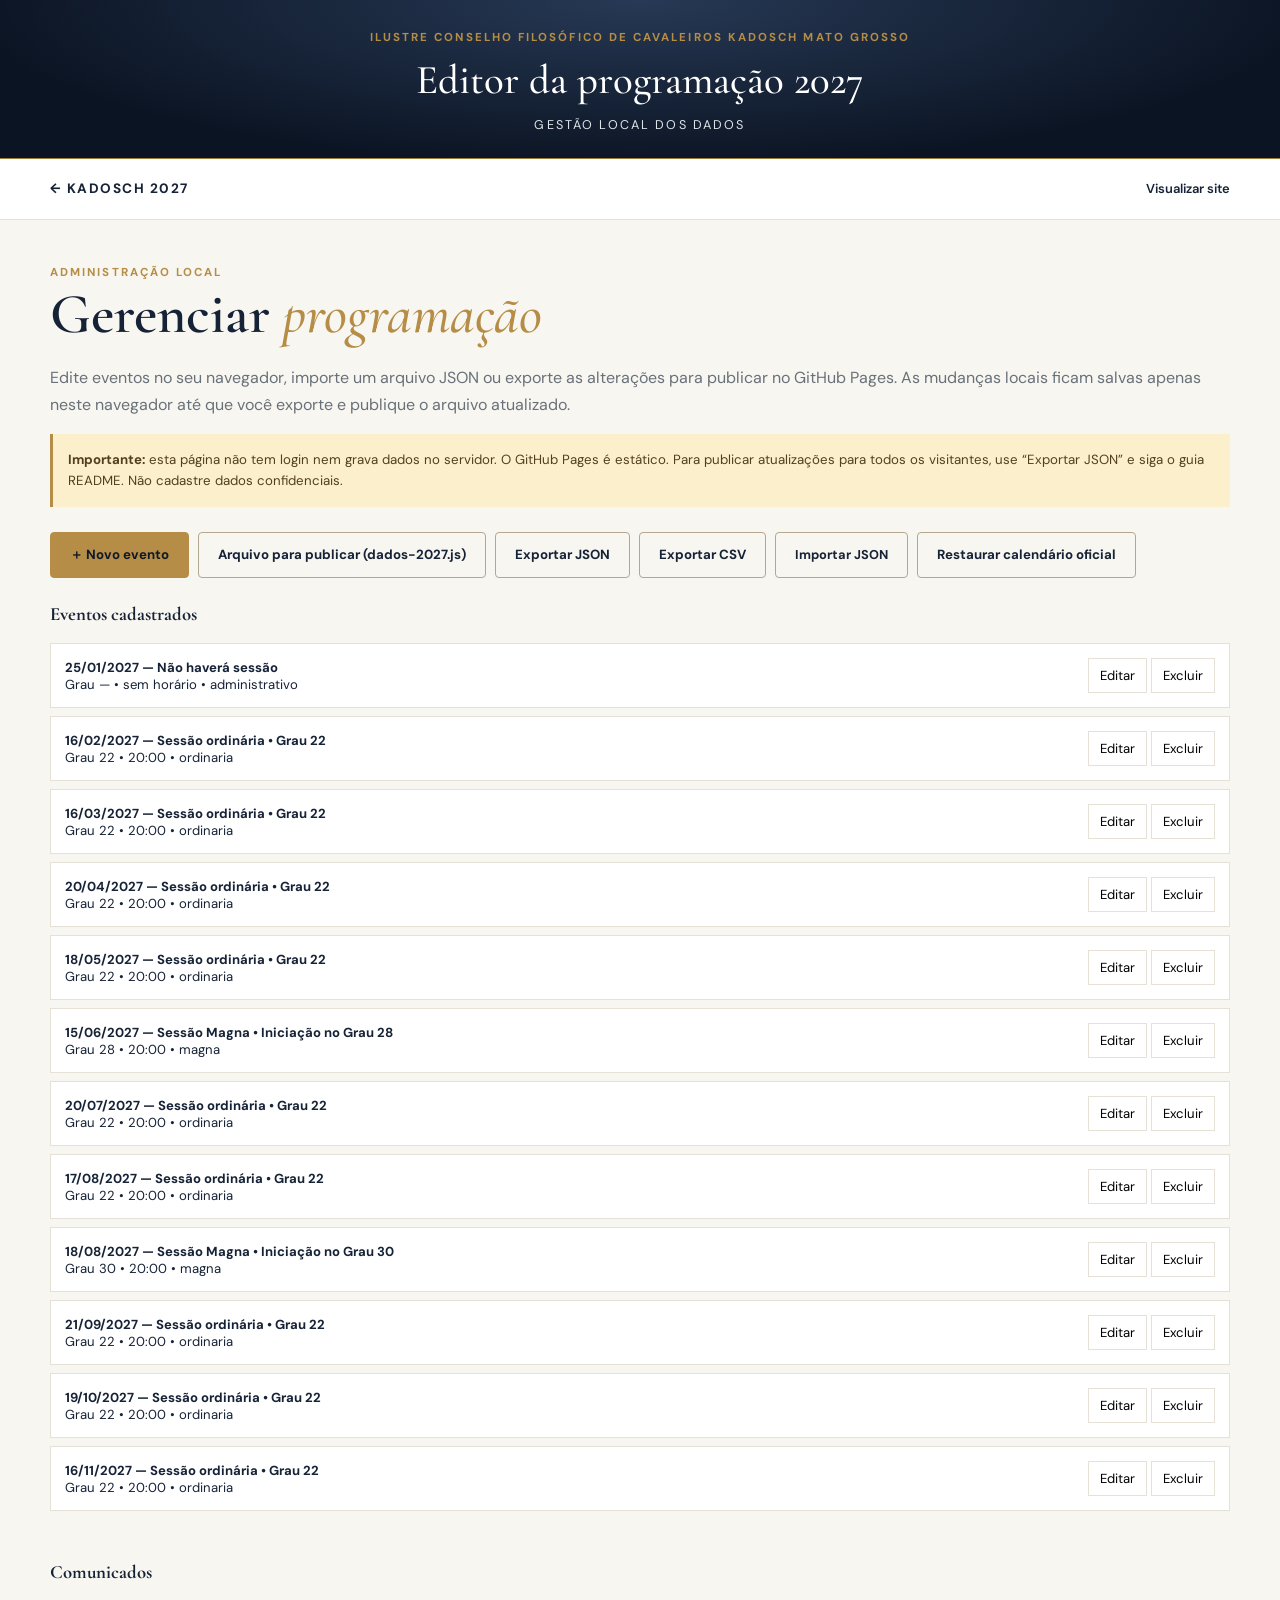
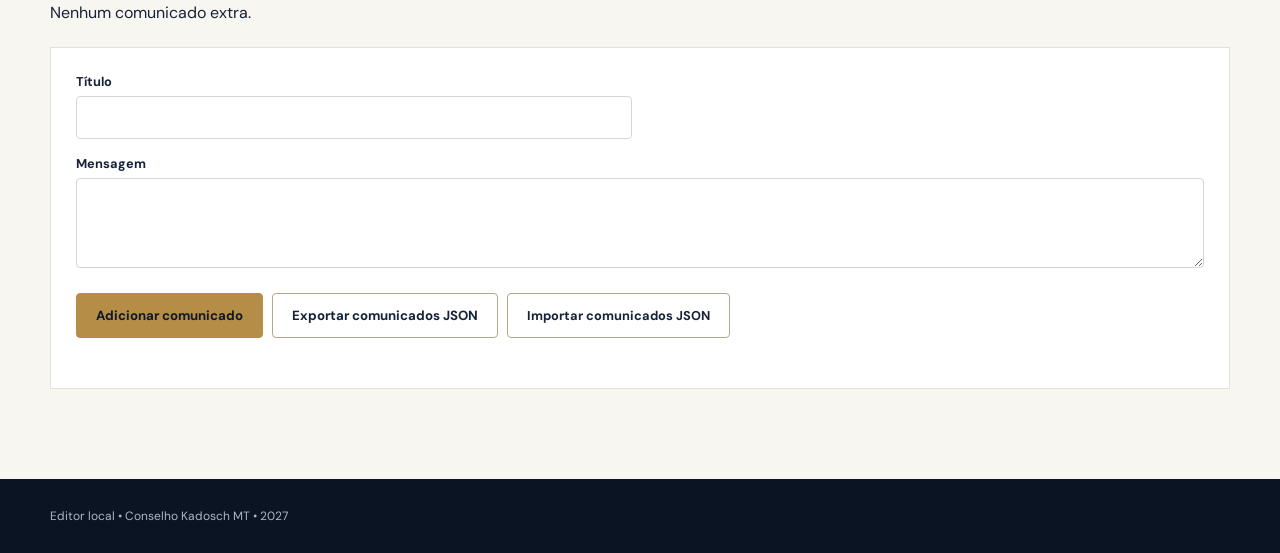
==== admin.html @ 138f8e7b "Publicação do site Kadosch 2027" ====
<!doctype html><html lang="pt-BR"><head><meta charset="utf-8"><meta name="viewport" content="width=device-width,initial-scale=1"><meta name="theme-color" content="#101b2d"><title>Editor local | Kadosch 2027</title><link rel="stylesheet" href="styles.css"></head><body><header class="mast"><div class="identity"><div class="eyebrow">ILUSTRE CONSELHO FILOSÓFICO DE CAVALEIROS KADOSCH MATO GROSSO</div><h1>Editor da programação 2027</h1><p>GESTÃO LOCAL DOS DADOS</p></div></header><nav class="nav"><div class="wrap nav-inner"><a class="brand" href="index.html">← KADOSCH 2027</a><div class="navlinks"><a href="index.html">Visualizar site</a></div></div></nav><main class="wrap editor"><div class="section-kicker">ADMINISTRAÇÃO LOCAL</div><h2>Gerenciar <em>programação</em></h2><p class="editor-intro">Edite eventos no seu navegador, importe um arquivo JSON ou exporte as alterações para publicar no GitHub Pages. As mudanças locais ficam salvas apenas neste navegador até que você exporte e publique o arquivo atualizado.</p><div class="help"><strong>Importante:</strong> esta página não tem login nem grava dados no servidor. O GitHub Pages é estático. Para publicar atualizações para todos os visitantes, use “Exportar JSON” e siga o guia README. Não cadastre dados confidenciais.</div><div class="admin-toolbar"><button class="btn primary" id="new">＋ Novo evento</button><button class="btn ghost" id="exportJs">Arquivo para publicar (dados-2027.js)</button><button class="btn ghost" id="export">Exportar JSON</button><button class="btn ghost" id="exportCsv">Exportar CSV</button><label class="btn ghost">Importar JSON<input type="file" id="import" accept=".json,application/json" hidden></label><button class="btn ghost" id="reset">Restaurar calendário oficial</button></div><h3>Eventos cadastrados</h3><div class="admin-list" id="adminList"></div><form id="eventForm" hidden><h3 id="formTitle">Editar evento</h3><div class="form-grid"><label>Data<input id="fdata" type="date" required></label><label>Hora de início (opcional)<input id="fhora" type="time"></label><label>Grau (opcional)<input id="fgrau" type="number" min="1" max="33"></label><label>Tipo<select id="ftipo"><option value="ordinaria">Ordinária</option><option value="magna">Magna</option><option value="administrativo">Administrativa / sem sessão</option></select></label><label class="wide">Título<input id="ftitulo" maxlength="170" required></label><label class="wide">Ordem do Dia<textarea id="fordem"></textarea></label><label class="wide">Instrução<textarea id="finstrucao"></textarea></label><label>Local<input id="flocal"></label><label>Observação / situação<input id="fobs"></label><label><span>Cancelar sessão</span><input type="checkbox" id="fcancelada" style="width:18px"></label></div><div class="admin-toolbar"><button class="btn primary" type="submit">Salvar alterações</button><button class="btn ghost" type="button" id="cancel">Cancelar edição</button></div></form><section style="margin-top:50px"><h3>Comunicados</h3><div id="adminNotices"></div><form id="noticeForm" style="display:block"><div class="form-grid"><label>Título<input id="noticeTitle" required></label><label class="wide">Mensagem<textarea id="noticeText" required></textarea></label></div><div class="admin-toolbar"><button type="submit" class="btn primary">Adicionar comunicado</button><button type="button" id="exportNotices" class="btn ghost">Exportar comunicados JSON</button><label class="btn ghost">Importar comunicados JSON<input type="file" id="importNotices" accept=".json" hidden></label></div></form></section></main><footer class="footer"><div class="wrap">Editor local • Conselho Kadosch MT • 2027</div></footer><div class="toast" id="toast" role="status"></div><script src="dados-2027.js"></script><script src="admin.js"></script></body></html>
---- styles.css ----
@import url('https://fonts.googleapis.com/css2?family=Cormorant+Garamond:wght@400;500;600;700&family=DM+Sans:wght@400;500;600;700&display=swap');
:root{--bg:#f8f6f0;--ink:#162236;--navy:#101b2d;--gold:#b58d46;--goldlight:#ecd9a4;--muted:#68717a;--line:#e5e1d7;--card:#fff;--red:#76323c}*{box-sizing:border-box}html{scroll-behavior:smooth}body{margin:0;background:var(--bg);color:var(--ink);font-family:'DM Sans',Arial,sans-serif}button,input,select,textarea{font:inherit}button{cursor:pointer}a{color:inherit;text-decoration:none}h1,h2,h3,p{margin-top:0}h1,h2,h3{font-family:'Cormorant Garamond',Georgia,serif}h2{font-size:clamp(2.5rem,4.4vw,4rem);line-height:1.05;font-weight:600;margin:12px 0}h2 em,.hero h2 em{color:var(--gold);font-weight:500}.wrap{width:min(1180px,calc(100% - 42px));margin:auto}.mast{background:radial-gradient(ellipse at 50% 0%,#273955,#0b1423 75%);color:#fff;border-bottom:1px solid #9b7b3b;padding:30px 10px 25px}.header-inner{max-width:1120px;margin:auto;display:flex;gap:32px;align-items:center;justify-content:space-between}.crest{width:102px;height:102px;object-fit:contain;background:#fff;border-radius:50%;padding:6px;flex-shrink:0}.identity{text-align:center}.eyebrow,.section-kicker,.smallgold{color:var(--gold);font-size:.72rem;letter-spacing:.18em;font-weight:700}.identity h1{font-size:clamp(1.45rem,3.2vw,2.75rem);font-weight:500;line-height:1.04;margin:14px 0}.identity h1 strong{font-weight:700}.header-rule{height:1px;width:90px;background:var(--gold);margin:16px auto}.identity p{letter-spacing:.17em;font-size:.79rem;margin:0;color:#dde3e8}.identity p span{color:var(--goldlight)}.nav{background:#fff;border-bottom:1px solid var(--line);position:sticky;top:0;z-index:20}.nav-inner{min-height:60px;display:flex;align-items:center;justify-content:space-between;gap:20px}.brand{font-weight:700;letter-spacing:.11em;font-size:.85rem}.brand em{color:var(--gold);font-style:normal}.navlinks{display:flex;gap:28px;align-items:center;font-size:.81rem;font-weight:600}.navlinks a:hover{color:var(--gold)}.btn{display:inline-flex;align-items:center;justify-content:center;border:1px solid var(--gold);border-radius:4px;background:transparent;color:var(--ink);padding:13px 19px;font-size:.83rem;font-weight:700;gap:7px;transition:.2s}.btn:hover{transform:translateY(-1px);box-shadow:0 4px 16px #00000012}.btn.primary{background:var(--gold);color:#0f1929}.btn.ghost{border-color:#b3a78f}.btn.mini{padding:9px 12px;font-size:.76rem}.hero{display:grid;grid-template-columns:1.15fr .85fr;gap:35px;padding:74px 0 55px}.hero-main{padding-top:24px}.hero h2{font-size:clamp(3.3rem,6vw,5.1rem);margin:19px 0 20px}.hero-main p{color:#596474;line-height:1.75;max-width:485px}.hero-actions{display:flex;gap:12px;flex-wrap:wrap;margin-top:30px}.next{background:var(--navy);color:#fff;padding:30px;border-top:4px solid var(--gold);box-shadow:0 20px 36px #09132216}.next-title{font:600 2.4rem/1.1 'Cormorant Garamond',Georgia,serif;margin:18px 0}.next-details{font-size:.83rem;line-height:1.9;color:#c8d0da}.count-grid{display:grid;grid-template-columns:repeat(4,1fr);gap:8px;margin-top:27px}.count-grid>div{background:#202d42;padding:14px 5px;text-align:center}.count-grid b{display:block;font-size:1.6rem;font-variant-numeric:tabular-nums}.count-grid span{font-size:.61rem;color:#dec99b;letter-spacing:.1em}.subnote{font-size:.69rem;color:#9facbe;margin-top:15px}.stat-row{display:grid;grid-template-columns:repeat(4,1fr);border-top:1px solid var(--line);border-bottom:1px solid var(--line)}.stat-row>div{text-align:center;padding:22px 7px;display:flex;flex-direction:column;gap:6px;border-right:1px solid var(--line)}.stat-row>div:last-child{border:0}.stat-row strong{font:600 2.45rem 'Cormorant Garamond',Georgia,serif}.stat-row span{letter-spacing:.12em;color:var(--muted);font-size:.67rem;font-weight:700}.section{padding:75px 0;scroll-margin-top:70px}.section-head{display:flex;align-items:end;justify-content:space-between;gap:25px}.section-head p{color:var(--muted);font-size:.87rem}.toggle{display:flex;border:1px solid var(--line);background:white;border-radius:4px;padding:4px;white-space:nowrap}.toggle button{padding:9px 13px;border:0;background:transparent;color:var(--muted);border-radius:3px}.toggle button.active{background:var(--navy);color:#fff}.filters{display:flex;gap:10px;margin:24px 0}.filters input,.filters select,.editor input,.editor select,.editor textarea{background:#fff;border:1px solid #d7d6d2;padding:12px;color:var(--ink);border-radius:4px;min-width:0}.filters select{min-width:180px}.search-wrap{flex:1}.search-wrap input{width:100%}.months{display:flex;gap:8px;overflow-x:auto;padding:2px 0 20px}.month{border:1px solid var(--line);background:white;padding:11px 13px;border-radius:4px;white-space:nowrap;font-size:.81rem;flex-shrink:0}.month.active{background:var(--navy);color:white;border-color:var(--navy)}.agenda-list{display:grid;gap:12px}.event{display:grid;grid-template-columns:98px 1fr auto;gap:22px;background:var(--card);border:1px solid var(--line);border-left:4px solid #aab2bc;padding:23px 24px;align-items:center}.event.magna{border-left-color:var(--gold)}.event.administrativo{border-left-color:#7b8290;background:#f0efe9}.date-tile{text-align:center;border-right:1px solid var(--line);padding-right:15px}.date-tile .dd{font:600 2.6rem 'Cormorant Garamond',Georgia,serif;line-height:1}.date-tile .mm{font-size:.65rem;font-weight:700;letter-spacing:.15em;color:var(--gold)}.date-tile .wk{font-size:.69rem;color:var(--muted);margin-top:6px}.event h3{font:600 1.6rem 'Cormorant Garamond',Georgia,serif;margin:8px 0}.event .meta{display:flex;gap:14px;flex-wrap:wrap;font-size:.77rem;color:var(--muted)}.event p{font-size:.8rem;line-height:1.6;color:#4d5b6b;margin:10px 0 0}.tag{display:inline-block;border:1px solid #cbb784;color:#82672e;padding:5px 8px;border-radius:2px;font-size:.63rem;font-weight:700;letter-spacing:.07em;text-transform:uppercase}.tag.ord{border-color:#bac5d1;color:#425874}.tag.adm{border-color:#bbb;color:#666}.actions{display:flex;flex-direction:column;gap:8px;min-width:150px}.actions button,.actions a{font-size:.74rem;border:1px solid #dedcd5;background:#fff;padding:9px 12px;border-radius:3px;text-align:center;color:#28384c}.actions button:hover,.actions a:hover{border-color:var(--gold)}.calendar-grid{display:grid;grid-template-columns:repeat(7,minmax(0,1fr));gap:6px}.calendar-head{text-align:center;color:#68717a;font-size:.7rem;font-weight:700;padding:12px 0}.day{min-height:105px;background:white;border:1px solid var(--line);padding:10px;text-align:left;border-radius:3px;color:var(--ink)}.day.empty{background:transparent;border:0}.day .number{font-weight:700;font-size:.88rem}.day.has{border-color:#a78e5f;background:#fffaf0}.day .dot{display:block;font-size:.68rem;color:#745d31;margin-top:8px;line-height:1.35}.cal-month-heading{font:600 2rem 'Cormorant Garamond';margin:12px 0 18px}.cal-details{margin-top:22px}.dark-panel{background:var(--navy);color:#fff;padding:50px 35px;margin-top:15px}.deadlines{display:grid;grid-template-columns:repeat(2,minmax(0,1fr));gap:12px;margin-top:25px}.deadline{border:1px solid #384456;background:#19283c;padding:19px;display:flex;gap:16px;align-items:start}.deadline time{color:var(--goldlight);font-weight:700;min-width:72px}.deadline p{font-size:.82rem;color:#e2e6e9;line-height:1.6;margin:0}.notice-box{border:1px solid var(--line);background:#fff;padding:24px;color:#69717e;font-size:.9rem;line-height:1.65;margin-top:24px}.notice-box article+article{border-top:1px solid var(--line);margin-top:15px;padding-top:15px}.closing{text-align:center;padding:66px 15px 82px;border-top:1px solid var(--line)}.closing>p{font-size:.72rem;letter-spacing:.16em;color:var(--gold)}.closing h2{font-size:3.3rem}.footer{background:#0b1423;color:#adb7c5;padding:29px 0;font-size:.75rem}.footer .wrap{display:flex;justify-content:space-between;gap:16px}.footer a{text-decoration:underline}.toast{position:fixed;right:18px;bottom:18px;background:#172b43;color:white;padding:12px 18px;border-radius:5px;box-shadow:0 8px 30px #0004;display:none;z-index:50}.toast.show{display:block}.empty-state{background:white;border:1px dashed #c9c4b9;padding:40px;text-align:center;color:var(--muted)}.sr-only{position:absolute;width:1px;height:1px;overflow:hidden;clip:rect(0,0,0,0)}.editor{padding:45px 0 90px}.editor h2{margin:5px 0 20px}.editor-intro{line-height:1.7;color:var(--muted)}.admin-toolbar{display:flex;gap:9px;flex-wrap:wrap;margin:25px 0}.admin-list{display:grid;gap:8px}.admin-row{display:flex;align-items:center;justify-content:space-between;gap:12px;background:white;border:1px solid var(--line);padding:14px}.admin-row div{font-size:.82rem}.admin-row button{border:1px solid var(--line);padding:8px 11px;background:white}.form-grid{display:grid;grid-template-columns:repeat(2,1fr);gap:16px}.editor label{display:grid;gap:6px;font-size:.8rem;font-weight:700}.editor textarea{min-height:90px;resize:vertical}.editor label.wide{grid-column:1/-1}.editor form{background:#fff;border:1px solid var(--line);padding:25px;margin-top:24px}.help{background:#fbefcc;border-left:3px solid #b58d46;padding:15px;line-height:1.6;font-size:.83rem;color:#533f20}.print-only{display:none}@media(max-width:800px){.crest{width:68px;height:68px}.header-inner{gap:12px}.navlinks{gap:13px;font-size:.73rem}.hero{grid-template-columns:1fr;padding-top:44px}.hero-main{padding:0}.section{padding:50px 0}.event{grid-template-columns:65px 1fr;gap:13px;padding:17px}.actions{grid-column:1/-1;flex-direction:row;flex-wrap:wrap}.date-tile{padding-right:7px}.section-head{align-items:start;flex-direction:column}.dark-panel{padding:30px 22px}.deadlines{grid-template-columns:1fr}}@media(max-width:550px){.crest{width:43px;height:43px;padding:2px}.mast{padding:19px 2px}.identity h1{font-size:1.22rem}.eyebrow{font-size:.54rem}.identity p{font-size:.57rem}.navlinks{overflow-x:auto;gap:16px}.navlinks a{white-space:nowrap}.brand{display:none}.wrap{width:min(100% - 28px,1180px)}.hero h2{font-size:3.3rem}.stat-row strong{font-size:1.9rem}.stat-row span{font-size:.55rem}.filters{flex-wrap:wrap}.filters .search-wrap{flex-basis:100%}.filters select{flex:1}.footer .wrap{flex-direction:column}.calendar-grid{gap:3px}.day{min-height:71px;padding:5px}.day .dot{font-size:.55rem}.day .number{font-size:.72rem}.form-grid{grid-template-columns:1fr}.editor label.wide{grid-column:auto}}@media print{.nav,.hero-actions,.filters,.months,.toggle,.actions,.closing,.footer,.count-grid,#installBtn,#comunicados{display:none!important}.mast{background:white!important;color:#111;padding:12px}.identity p,.eyebrow{color:#111!important}.crest{width:55px;height:55px}.hero{padding:10px 0;display:block}.hero-main{display:none}.next{display:none}.stat-row{display:none}.section{padding:8px 0}.event{break-inside:avoid;padding:10px;margin:5px 0}.dark-panel{background:#fff!important;color:#111;padding:10px;border:1px solid #888}.deadline{background:#fff;color:#111}.deadline p,.deadline time{color:#111}body{background:#fff}.print-only{display:block}}
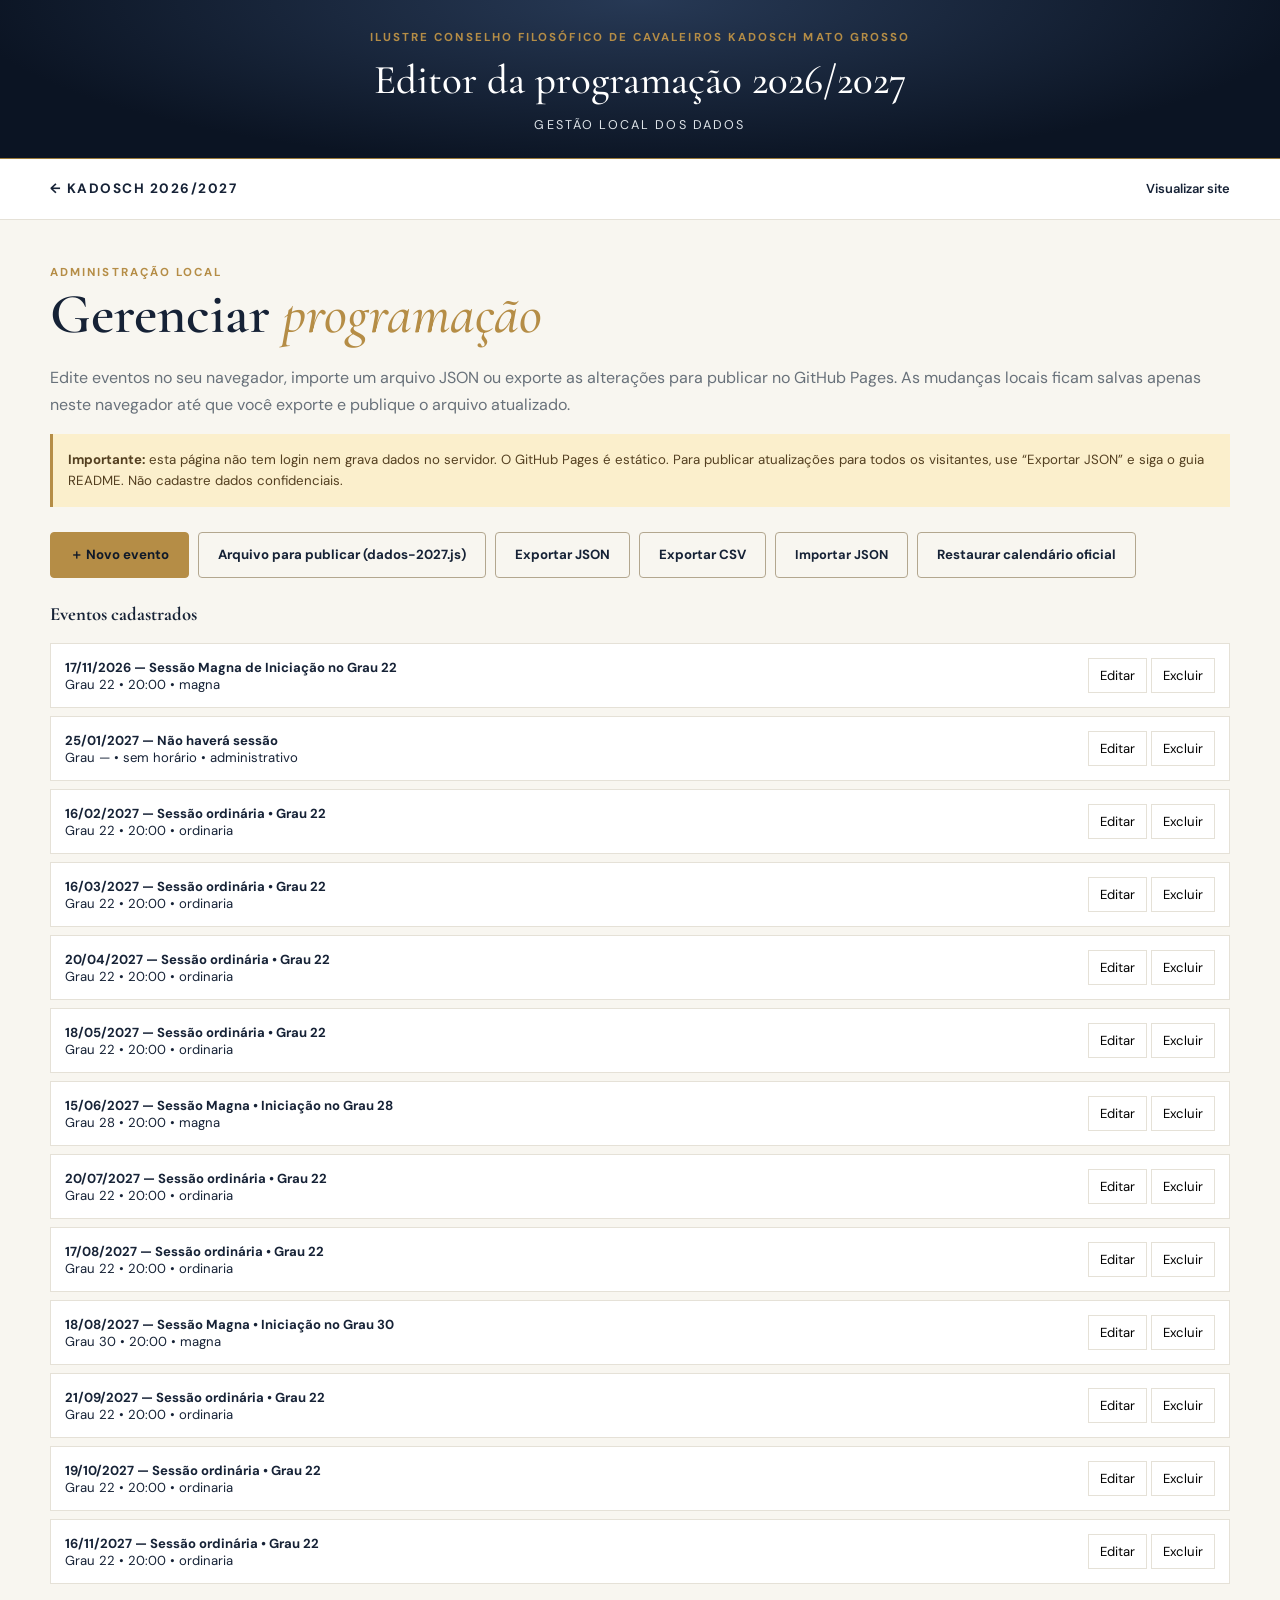
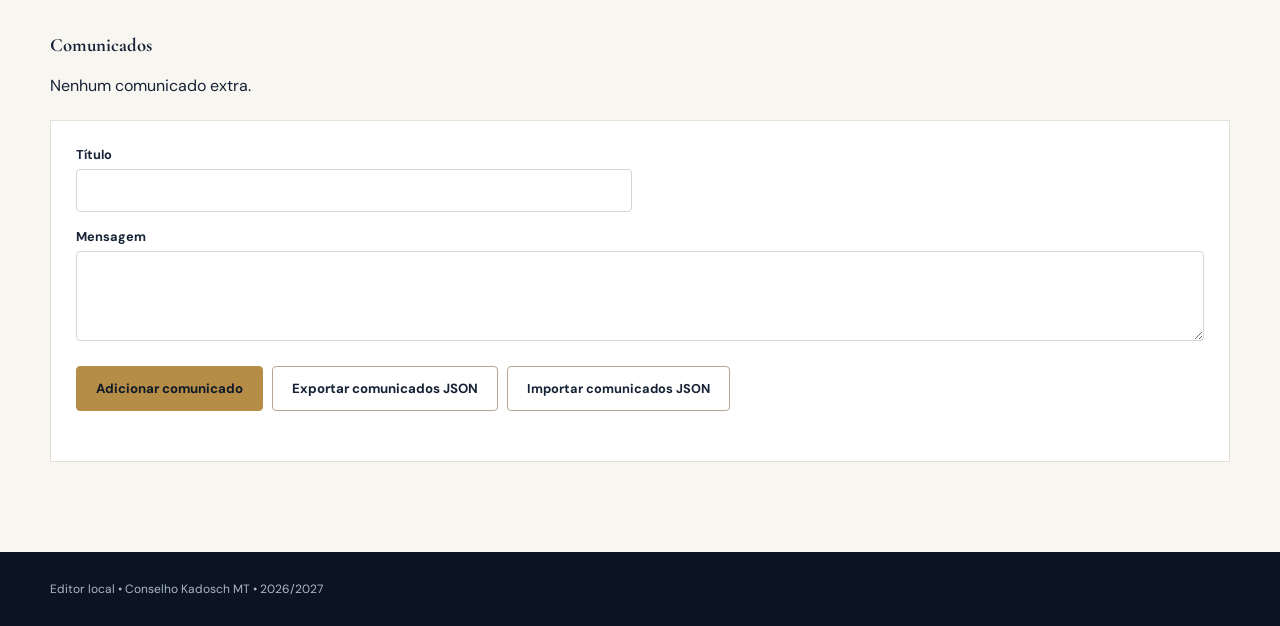
==== commit 16b8fc72: "Add files via upload" ====
--- a/admin.html
+++ b/admin.html
@@ -1 +1 @@
-<!doctype html><html lang="pt-BR"><head><meta charset="utf-8"><meta name="viewport" content="width=device-width,initial-scale=1"><meta name="theme-color" content="#101b2d"><title>Editor local | Kadosch 2027</title><link rel="stylesheet" href="styles.css"></head><body><header class="mast"><div class="identity"><div class="eyebrow">ILUSTRE CONSELHO FILOSÓFICO DE CAVALEIROS KADOSCH MATO GROSSO</div><h1>Editor da programação 2027</h1><p>GESTÃO LOCAL DOS DADOS</p></div></header><nav class="nav"><div class="wrap nav-inner"><a class="brand" href="index.html">← KADOSCH 2027</a><div class="navlinks"><a href="index.html">Visualizar site</a></div></div></nav><main class="wrap editor"><div class="section-kicker">ADMINISTRAÇÃO LOCAL</div><h2>Gerenciar <em>programação</em></h2><p class="editor-intro">Edite eventos no seu navegador, importe um arquivo JSON ou exporte as alterações para publicar no GitHub Pages. As mudanças locais ficam salvas apenas neste navegador até que você exporte e publique o arquivo atualizado.</p><div class="help"><strong>Importante:</strong> esta página não tem login nem grava dados no servidor. O GitHub Pages é estático. Para publicar atualizações para todos os visitantes, use “Exportar JSON” e siga o guia README. Não cadastre dados confidenciais.</div><div class="admin-toolbar"><button class="btn primary" id="new">＋ Novo evento</button><button class="btn ghost" id="exportJs">Arquivo para publicar (dados-2027.js)</button><button class="btn ghost" id="export">Exportar JSON</button><button class="btn ghost" id="exportCsv">Exportar CSV</button><label class="btn ghost">Importar JSON<input type="file" id="import" accept=".json,application/json" hidden></label><button class="btn ghost" id="reset">Restaurar calendário oficial</button></div><h3>Eventos cadastrados</h3><div class="admin-list" id="adminList"></div><form id="eventForm" hidden><h3 id="formTitle">Editar evento</h3><div class="form-grid"><label>Data<input id="fdata" type="date" required></label><label>Hora de início (opcional)<input id="fhora" type="time"></label><label>Grau (opcional)<input id="fgrau" type="number" min="1" max="33"></label><label>Tipo<select id="ftipo"><option value="ordinaria">Ordinária</option><option value="magna">Magna</option><option value="administrativo">Administrativa / sem sessão</option></select></label><label class="wide">Título<input id="ftitulo" maxlength="170" required></label><label class="wide">Ordem do Dia<textarea id="fordem"></textarea></label><label class="wide">Instrução<textarea id="finstrucao"></textarea></label><label>Local<input id="flocal"></label><label>Observação / situação<input id="fobs"></label><label><span>Cancelar sessão</span><input type="checkbox" id="fcancelada" style="width:18px"></label></div><div class="admin-toolbar"><button class="btn primary" type="submit">Salvar alterações</button><button class="btn ghost" type="button" id="cancel">Cancelar edição</button></div></form><section style="margin-top:50px"><h3>Comunicados</h3><div id="adminNotices"></div><form id="noticeForm" style="display:block"><div class="form-grid"><label>Título<input id="noticeTitle" required></label><label class="wide">Mensagem<textarea id="noticeText" required></textarea></label></div><div class="admin-toolbar"><button type="submit" class="btn primary">Adicionar comunicado</button><button type="button" id="exportNotices" class="btn ghost">Exportar comunicados JSON</button><label class="btn ghost">Importar comunicados JSON<input type="file" id="importNotices" accept=".json" hidden></label></div></form></section></main><footer class="footer"><div class="wrap">Editor local • Conselho Kadosch MT • 2027</div></footer><div class="toast" id="toast" role="status"></div><script src="dados-2027.js"></script><script src="admin.js"></script></body></html>
+<!doctype html><html lang="pt-BR"><head><meta charset="utf-8"><meta name="viewport" content="width=device-width,initial-scale=1"><meta name="theme-color" content="#101b2d"><title>Editor local | Kadosch 2026/2027</title><link rel="stylesheet" href="styles.css"></head><body><header class="mast"><div class="identity"><div class="eyebrow">ILUSTRE CONSELHO FILOSÓFICO DE CAVALEIROS KADOSCH MATO GROSSO</div><h1>Editor da programação 2026/2027</h1><p>GESTÃO LOCAL DOS DADOS</p></div></header><nav class="nav"><div class="wrap nav-inner"><a class="brand" href="index.html">← KADOSCH 2026/2027</a><div class="navlinks"><a href="index.html">Visualizar site</a></div></div></nav><main class="wrap editor"><div class="section-kicker">ADMINISTRAÇÃO LOCAL</div><h2>Gerenciar <em>programação</em></h2><p class="editor-intro">Edite eventos no seu navegador, importe um arquivo JSON ou exporte as alterações para publicar no GitHub Pages. As mudanças locais ficam salvas apenas neste navegador até que você exporte e publique o arquivo atualizado.</p><div class="help"><strong>Importante:</strong> esta página não tem login nem grava dados no servidor. O GitHub Pages é estático. Para publicar atualizações para todos os visitantes, use “Exportar JSON” e siga o guia README. Não cadastre dados confidenciais.</div><div class="admin-toolbar"><button class="btn primary" id="new">＋ Novo evento</button><button class="btn ghost" id="exportJs">Arquivo para publicar (dados-2027.js)</button><button class="btn ghost" id="export">Exportar JSON</button><button class="btn ghost" id="exportCsv">Exportar CSV</button><label class="btn ghost">Importar JSON<input type="file" id="import" accept=".json,application/json" hidden></label><button class="btn ghost" id="reset">Restaurar calendário oficial</button></div><h3>Eventos cadastrados</h3><div class="admin-list" id="adminList"></div><form id="eventForm" hidden><h3 id="formTitle">Editar evento</h3><div class="form-grid"><label>Data<input id="fdata" type="date" required></label><label>Hora de início (opcional)<input id="fhora" type="time"></label><label>Grau (opcional)<input id="fgrau" type="number" min="1" max="33"></label><label>Tipo<select id="ftipo"><option value="ordinaria">Ordinária</option><option value="magna">Magna</option><option value="administrativo">Administrativa / sem sessão</option></select></label><label class="wide">Título<input id="ftitulo" maxlength="170" required></label><label class="wide">Ordem do Dia<textarea id="fordem"></textarea></label><label class="wide">Instrução<textarea id="finstrucao"></textarea></label><label>Local<input id="flocal"></label><label>Observação / situação<input id="fobs"></label><label><span>Cancelar sessão</span><input type="checkbox" id="fcancelada" style="width:18px"></label></div><div class="admin-toolbar"><button class="btn primary" type="submit">Salvar alterações</button><button class="btn ghost" type="button" id="cancel">Cancelar edição</button></div></form><section style="margin-top:50px"><h3>Comunicados</h3><div id="adminNotices"></div><form id="noticeForm" style="display:block"><div class="form-grid"><label>Título<input id="noticeTitle" required></label><label class="wide">Mensagem<textarea id="noticeText" required></textarea></label></div><div class="admin-toolbar"><button type="submit" class="btn primary">Adicionar comunicado</button><button type="button" id="exportNotices" class="btn ghost">Exportar comunicados JSON</button><label class="btn ghost">Importar comunicados JSON<input type="file" id="importNotices" accept=".json" hidden></label></div></form></section></main><footer class="footer"><div class="wrap">Editor local • Conselho Kadosch MT • 2026/2027</div></footer><div class="toast" id="toast" role="status"></div><script src="dados-2027.js"></script><script src="admin.js"></script></body></html>
